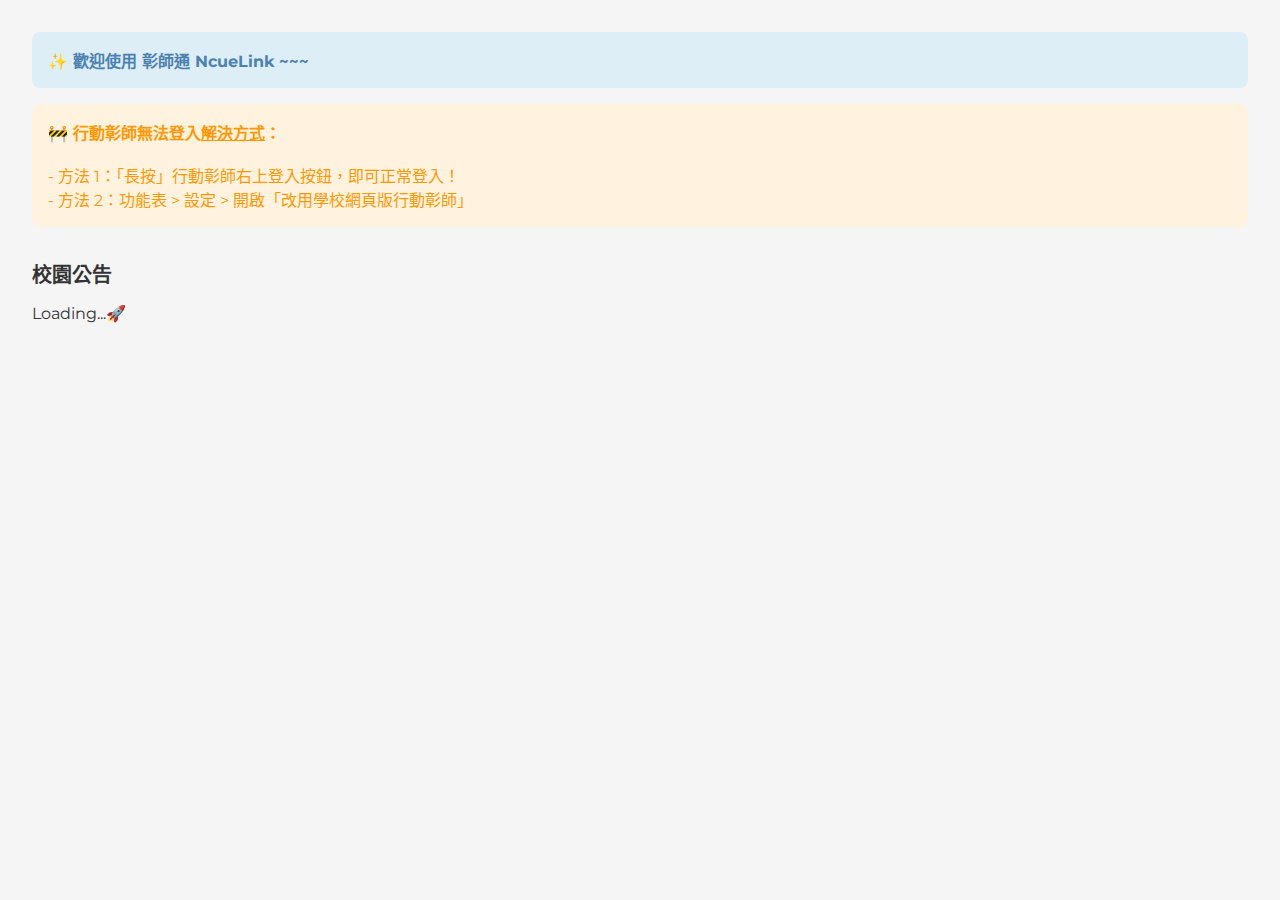
==== announcement.html @ 54b8cb1c "Add files via upload" ====
<!DOCTYPE html>
<html lang="zh-TW">
<head>
  <meta charset="UTF-8">
  <meta name="viewport" content="width=device-width, initial-scale=1.0">
  <title>校園公告 | 彰師通 NcueLink</title>
  <link rel="icon" type="image/x-icon" href="img/favicon.ico">
  <link rel="stylesheet" href="css/styles.css">
  <script src="https://code.jquery.com/jquery-3.6.0.min.js"></script>
</head>
<body>
  <!-- <header class="navbar">
    <h1>
      <a href="https://sites.google.com/view/ncuelink/"><img src="img/favicon.ico" alt="彰師通" width="25" height="25"> 彰師通 NcueLink</a>
      <span style="font-size:small;"><i>Express Panel 測試版</i></span>
    </h1>
    <nav>
      <ul class="nav-links">
        <li><a href="https://sites.google.com/view/ncuelink/">首頁</a></li>
        <li><a href="https://aps.ncue.edu.tw/ncueact/index.php" target="_blank">行動彰師</a></li>
        <li><a href="https://apkpure.com/tw/p/developer.angus.ncuelink" target="_blank">APP</a></li>
      </ul>
    </nav>
  </header> -->

  <main class="main-content">
    <section class="notifications">
      <!-- <h2>通知</h2> -->
      <div class="notification info">✨ 歡迎使用 彰師通 NcueLink ~~~</div>
      <div class="notification warning">🚧 行動彰師無法登入<a href="https://www.dcard.tw/f/ncue/p/240250433?cid=b27434e1-7452-4189-b731-bdf20ee0314a" target="_blank">解決方式</a>：
        <span style="font-weight: normal;"><br><br> - 方法 1：「長按」行動彰師右上登入按鈕，即可正常登入！<br> - 方法 2：功能表 > 設定 > 開啟「改用學校網頁版行動彰師」</div></span></div>
    </section>
    
    <section class="campus-news">
      <h2>校園公告</h2>
      <ul id="rss-feed" class="card-list">
        <li>Loading...🚀</li>
      </ul>
    </section>
  </main>

  <!-- <footer class="footer">
    <p>© 2021-2025&ensp;彰師通 NcueLink.&ensp;All Rights Reserved.</p>
  </footer> -->

  <script>
    function loadData(data) {
      const rssFeed = document.getElementById('rss-feed');
      rssFeed.innerHTML = ""; // Clear the loading message

      data.forEach(item => {
        const listItem = document.createElement("li");
        listItem.className = "card";

        const date = document.createElement("div");
        date.className = "date";
        date.textContent = item.Date;

        const content = document.createElement("div");
        content.className = "content";

        const anchor = document.createElement("a");
        anchor.href = item.URL;
        anchor.target = "_blank";
        anchor.textContent = item.Content;

        content.appendChild(anchor);
        listItem.appendChild(date);
        listItem.appendChild(content);
        rssFeed.appendChild(listItem);
      });
    }

    // Google App Script 網頁應用程式 URL
    var url = "https://script.google.com/macros/s/AKfycbx09VvhU52vKsGgVYUt9vHGrVG9h5EBFeCuXhEOzBrmMB1N4xquVVP1R4JJZP45dbSY/exec"+"?callback=loadData";

    jQuery.ajax({
      crossDomain: true,
      url: url,
      method: "GET",
      dataType: "jsonp"
    });
  </script>
</body>
</html>
---- css/styles.css ----
/* 基本設定 */
@import url('https://fonts.googleapis.com/css2?family=Montserrat:wght@400;700&display=swap');

body {
  margin: 0;
  font-family: 'Montserrat', Arial, sans-serif;
  background-color: #F5F5F5;
  color: #333;
}

/* 導航列樣式 */
.navbar {
  background-color: #125299;
  color: white;
  padding: 1rem;
  display: flex;
  justify-content: space-between;
  align-items: center;
}

.navbar a {
  text-decoration: none;
  color: white;
  /* font-weight: bold; */
}

.navbar a:hover {
  color: #79d2ff;
  /* font-weight: bold; */
}

.navbar h1 {
  font-size: 1.5rem;
  font-weight: normal;
  margin: 0;
}

.nav-links {
  list-style: none;
  display: flex;
  margin: 0;
  padding: 0;
}

.nav-links li {
  margin-left: 1rem;
}

.nav-links a {
  text-decoration: none;
  color: white;
  /* font-weight: bold; */
}

.nav-links a:hover {
  text-decoration: underline;
}

/* 主要內容區域樣式 */
.main-content {
  padding: 2rem;
}

.quick-links {
  margin-bottom: 2rem;
}

.quick-links h2 {
  font-size: 1.25rem;
  margin-bottom: 1rem;
}

.links-grid {
  display: grid;
  grid-template-columns: repeat(auto-fit, minmax(150px, 1fr));
  gap: 1rem;
}

.link-card {
  background-color: white;
  border: 1px solid #ddd;
  padding: 1rem;
  text-align: center;
  border-radius: 8px;
  text-decoration: none;
  color: #005BAC;
  font-weight: bold;
  transition: box-shadow 0.3s ease;
}

.link-card:hover {
  box-shadow: 0 4px 8px rgba(0, 0, 0, 0.2);
}

/* 通知區域樣式 */
.notifications {
  margin-bottom: 2rem;
}

.notifications h2 {
  font-size: 1.25rem;
  margin-bottom: 1rem;
}

.notification {
  padding: 1rem;
  margin-bottom: 1rem;
  border-radius: 8px;
  font-weight: bold;
}

.notification.info {
  background-color: #ddeef7;
  color: #4c82af;
}
  .notification.info a {
    color: #4c82af;
    text-decoration: underline;
  }

.notification.success {
  background-color: #E8F5E9;
  color: #4CAF50;
}

  .notification.success a {
    color: #4CAF50;
    text-decoration: underline;
  }

.notification.warning {
  background-color: #FFF3E0;
  color: #FF9800;
}
  .notification.warning a {
    color: #FF9800;
    text-decoration: underline;
  }

/* 校園公告樣式 */
.campus-news {
  margin-bottom: 2rem;
}

.campus-news h2 {
  font-size: 1.25rem;
  margin-bottom: 1rem;
}

.card-list {
  display: grid;
  grid-template-columns: repeat(auto-fit, minmax(300px, 1fr));
  gap: 1rem;
  padding: 0;
  list-style: none;
}

.card {
  background: #f9f9f9;
  border: 1px solid #ddd;
  border-radius: 8px;
  box-shadow: 0 2px 4px rgba(0, 0, 0, 0.1);
  padding: 1rem;
  transition: transform 0.2s;
}

.card:hover {
  transform: translateY(-4px);
}

.card a {
  text-decoration: none;
  color: #333;
}

.card a:hover {
  text-decoration: underline;
}

.card .date {
  font-size: 0.9rem;
  color: #888;
  margin-bottom: 0.5rem;
}

.card .content {
  font-size: 1rem;
}


/* 頁尾樣式 */
.footer {
  background-color: #125299;
  color: white;
  text-align: center;
  padding: 1rem;
  margin-top: 2rem;
}
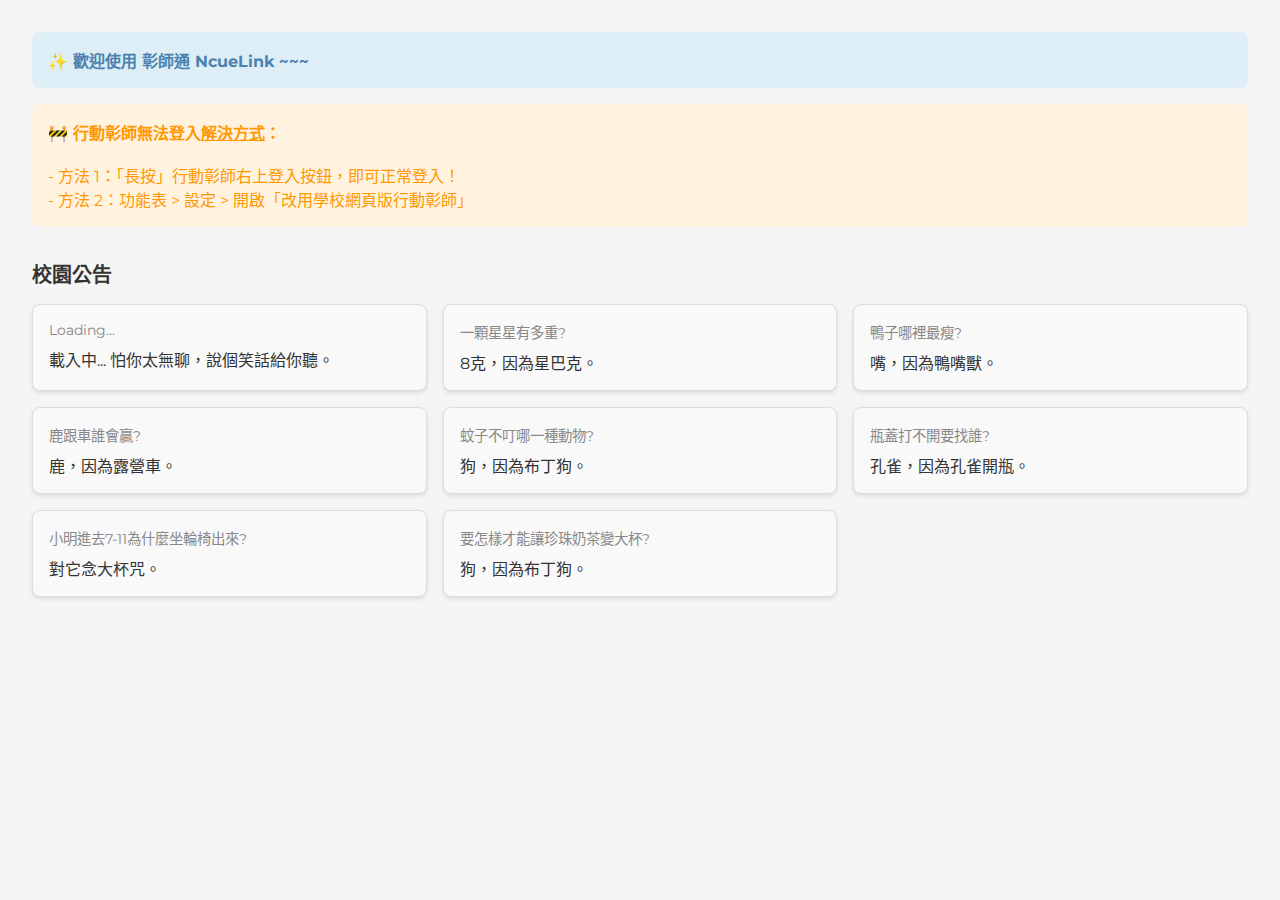
==== commit b7e0b07b: "Add files via upload" ====
--- a/announcement.html
+++ b/announcement.html
@@ -34,7 +34,15 @@
     <section class="campus-news">
       <h2>校園公告</h2>
       <ul id="rss-feed" class="card-list">
-        <li>Loading...🚀</li>
+        <!-- <li>Loading...🚀</li> -->
+        <li class="card"><div class="date">Loading...</div><div class="content">載入中... 怕你太無聊，說個笑話給你聽。</div></li>
+        <li class="card"><div class="date">一顆星星有多重?</div><div class="content">8克，因為星巴克。</div></li>
+        <li class="card"><div class="date">鴨子哪裡最瘦?</div><div class="content">嘴，因為鴨嘴獸。</div></li>
+        <li class="card"><div class="date">鹿跟車誰會贏?</div><div class="content">鹿，因為露營車。</div></li>        
+        <li class="card"><div class="date">蚊子不叮哪一種動物?</div><div class="content">狗，因為布丁狗。</div></li>
+        <li class="card"><div class="date">瓶蓋打不開要找誰?</div><div class="content">孔雀，因為孔雀開瓶。</div></li>
+        <li class="card"><div class="date">小明進去7-11為什麼坐輪椅出來?</div><div class="content">對它念大杯咒。</div></li>
+        <li class="card"><div class="date">要怎樣才能讓珍珠奶茶變大杯?</div><div class="content">狗，因為布丁狗。</div></li>
       </ul>
     </section>
   </main>
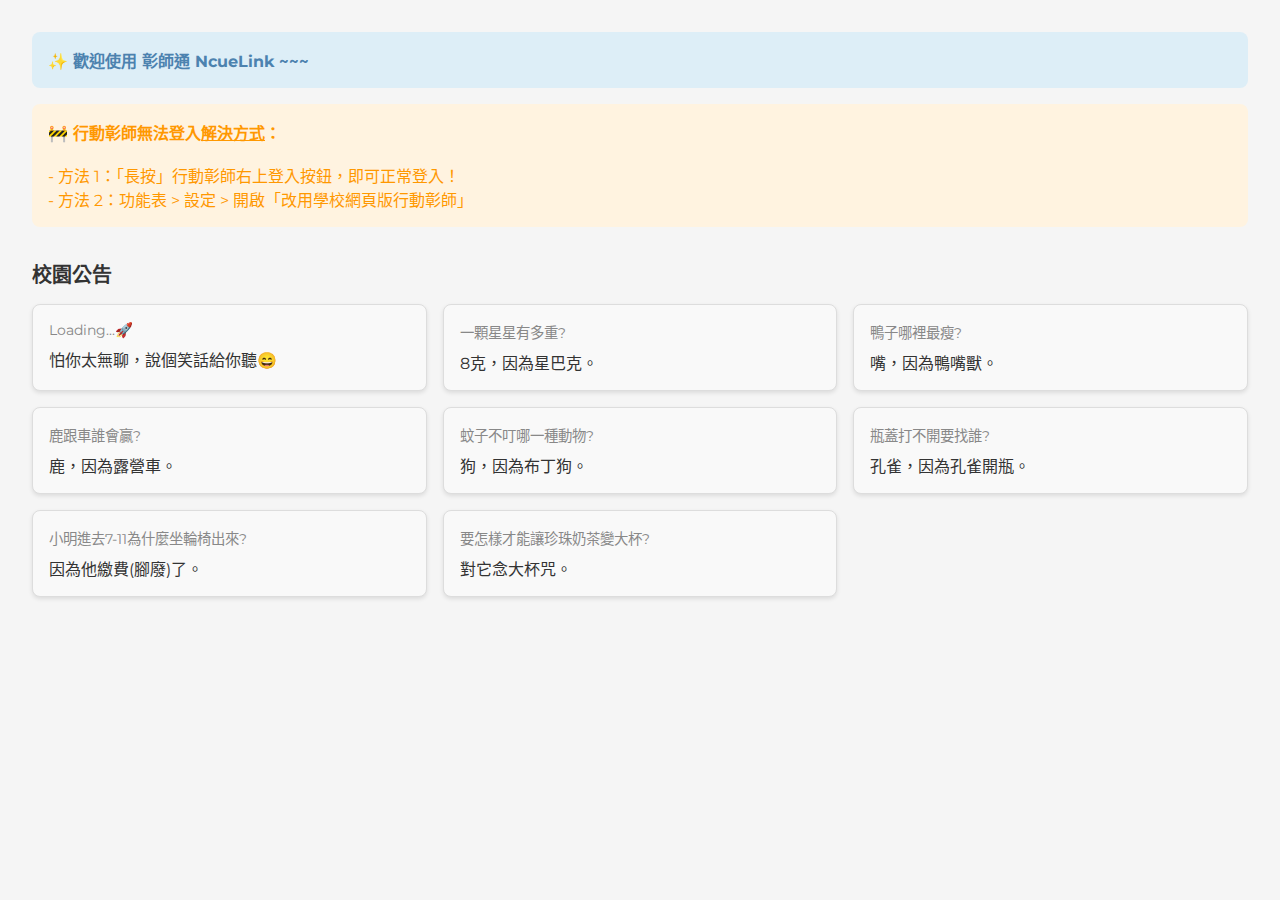
==== commit dc4e4a40: "Add files via upload" ====
--- a/announcement.html
+++ b/announcement.html
@@ -35,14 +35,14 @@
       <h2>校園公告</h2>
       <ul id="rss-feed" class="card-list">
         <!-- <li>Loading...🚀</li> -->
-        <li class="card"><div class="date">Loading...</div><div class="content">載入中... 怕你太無聊，說個笑話給你聽。</div></li>
+        <li class="card"><div class="date">Loading...🚀</div><div class="content">怕你太無聊，說個笑話給你聽😄</div></li>
         <li class="card"><div class="date">一顆星星有多重?</div><div class="content">8克，因為星巴克。</div></li>
         <li class="card"><div class="date">鴨子哪裡最瘦?</div><div class="content">嘴，因為鴨嘴獸。</div></li>
         <li class="card"><div class="date">鹿跟車誰會贏?</div><div class="content">鹿，因為露營車。</div></li>        
         <li class="card"><div class="date">蚊子不叮哪一種動物?</div><div class="content">狗，因為布丁狗。</div></li>
         <li class="card"><div class="date">瓶蓋打不開要找誰?</div><div class="content">孔雀，因為孔雀開瓶。</div></li>
-        <li class="card"><div class="date">小明進去7-11為什麼坐輪椅出來?</div><div class="content">對它念大杯咒。</div></li>
-        <li class="card"><div class="date">要怎樣才能讓珍珠奶茶變大杯?</div><div class="content">狗，因為布丁狗。</div></li>
+        <li class="card"><div class="date">小明進去7-11為什麼坐輪椅出來?</div><div class="content">因為他繳費(腳廢)了。</div></li>
+        <li class="card"><div class="date">要怎樣才能讓珍珠奶茶變大杯?</div><div class="content">對它念大杯咒。</div></li>
       </ul>
     </section>
   </main>
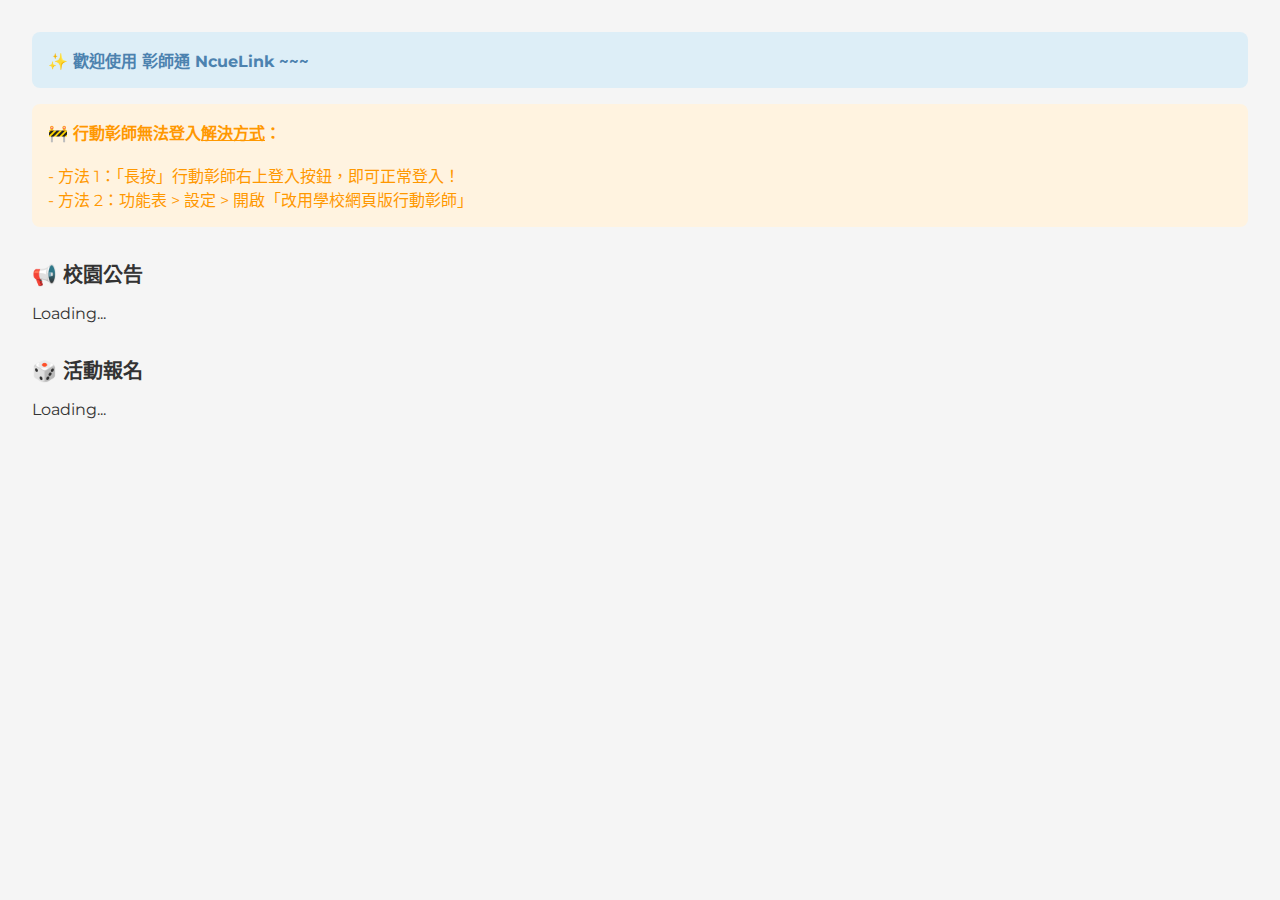
==== commit ab18c461: "Add files via upload" ====
--- a/announcement.html
+++ b/announcement.html
@@ -32,17 +32,16 @@
     </section>
     
     <section class="campus-news">
-      <h2>校園公告</h2>
+      <h2>📢 校園公告</h2>
       <ul id="rss-feed" class="card-list">
-        <!-- <li>Loading...🚀</li> -->
-        <li class="card"><div class="date">Loading...🚀</div><div class="content">怕你太無聊，說個笑話給你聽😄</div></li>
-        <li class="card"><div class="date">一顆星星有多重?</div><div class="content">8克，因為星巴克。</div></li>
-        <li class="card"><div class="date">鴨子哪裡最瘦?</div><div class="content">嘴，因為鴨嘴獸。</div></li>
-        <li class="card"><div class="date">鹿跟車誰會贏?</div><div class="content">鹿，因為露營車。</div></li>        
-        <li class="card"><div class="date">蚊子不叮哪一種動物?</div><div class="content">狗，因為布丁狗。</div></li>
-        <li class="card"><div class="date">瓶蓋打不開要找誰?</div><div class="content">孔雀，因為孔雀開瓶。</div></li>
-        <li class="card"><div class="date">小明進去7-11為什麼坐輪椅出來?</div><div class="content">因為他繳費(腳廢)了。</div></li>
-        <li class="card"><div class="date">要怎樣才能讓珍珠奶茶變大杯?</div><div class="content">對它念大杯咒。</div></li>
+        <li>Loading...</li>
+      </ul>
+    </section>
+
+    <section class="campus-news">
+      <h2>🎲 活動報名</h2>
+      <ul id="campaign-feed" class="card-list">
+        <li>Loading...</li>
       </ul>
     </section>
   </main>
@@ -89,5 +88,89 @@
       dataType: "jsonp"
     });
   </script>
+
+  <script>
+    function loadData(data) {
+      const rssFeed = document.getElementById('rss-feed');
+      rssFeed.innerHTML = ""; // Clear the loading message
+
+      data.forEach(item => {
+        const listItem = document.createElement("li");
+        listItem.className = "card";
+
+        const date = document.createElement("div");
+        date.className = "date";
+        date.textContent = item.Date;
+
+        const content = document.createElement("div");
+        content.className = "content";
+
+        const anchor = document.createElement("a");
+        anchor.href = item.URL;
+        anchor.target = "_blank";
+        anchor.textContent = item.Content;
+
+        content.appendChild(anchor);
+        listItem.appendChild(date);
+        listItem.appendChild(content);
+        rssFeed.appendChild(listItem);
+      });
+    }
+
+    // Google App Script 網頁應用程式 URL
+    var url = "https://script.google.com/macros/s/AKfycbx09VvhU52vKsGgVYUt9vHGrVG9h5EBFeCuXhEOzBrmMB1N4xquVVP1R4JJZP45dbSY/exec"+"?callback=loadData";
+
+    jQuery.ajax({
+      crossDomain: true,
+      url: url,
+      method: "GET",
+      dataType: "jsonp"
+    });
+  </script>
+
+  <script>
+    function loadData2(data) {
+      const rssFeed = document.getElementById('campaign-feed');
+      rssFeed.innerHTML = ""; // Clear the loading message
+
+      data.forEach(item => {
+        const listItem = document.createElement("li");
+        listItem.className = "card";
+
+        const date = document.createElement("div");
+        date.className = "date";
+        date.textContent = item.活動日期;
+
+        const content = document.createElement("div");
+        content.className = "content";
+
+        const anchor = document.createElement("a");
+        anchor.href = item.URL;
+        anchor.target = "_blank";
+        anchor.textContent = item.活動名稱;
+
+        const status = document.createElement("div");
+        status.className = "date";
+        status.textContent = item.狀態;
+
+        content.appendChild(anchor);
+        listItem.appendChild(date);
+        listItem.appendChild(status);
+        listItem.appendChild(content);
+        
+        rssFeed.appendChild(listItem);
+      });
+    }
+
+    // Google App Script 網頁應用程式 URL
+    var url = "https://script.google.com/macros/s/AKfycbwRMFQ8PqBcXgwM_WPlB9bAH0nVBc_26Y_Lu6X8sOny/dev"+"?callback=loadData2";
+
+    jQuery.ajax({
+      crossDomain: true,
+      url: url,
+      method: "GET",
+      dataType: "jsonp"
+    });
+  </script>
 </body>
 </html>
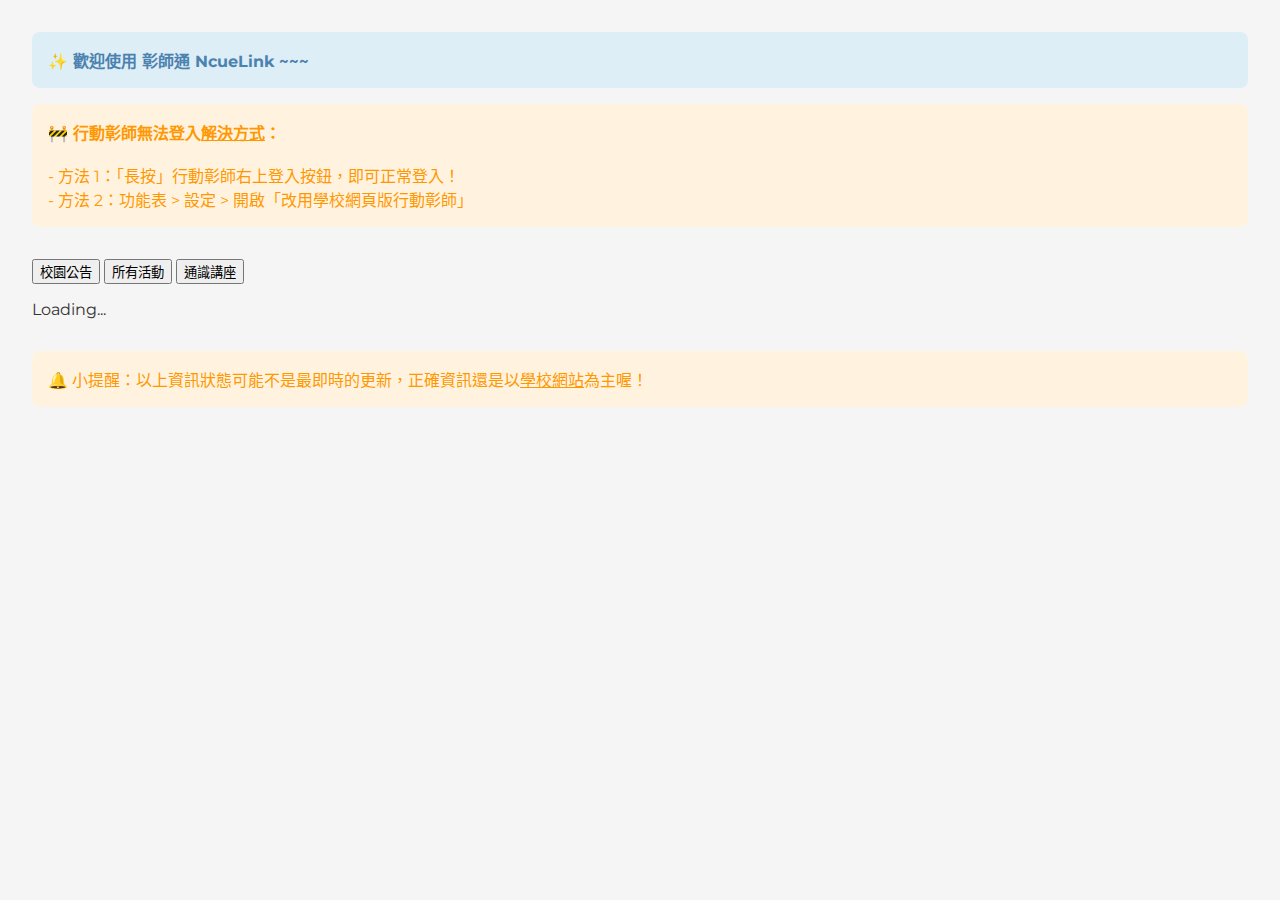
==== commit f1e2f317: "Add files via upload" ====
--- a/announcement.html
+++ b/announcement.html
@@ -32,18 +32,24 @@
     </section>
     
     <section class="campus-news">
-      <h2>📢 校園公告</h2>
+      <!-- <h2>📢 校園公告／活動報名</h2> -->
+      <div class="news-buttons">
+        <button class="news-tab active" onclick="loadCampusNews()">校園公告</button>
+        <button class="news-tab" onclick="loadAllActivities()">所有活動</button>
+        <button class="news-tab" onclick="loadGeneralLectures()">通識講座</button>
+      </div>
       <ul id="rss-feed" class="card-list">
         <li>Loading...</li>
       </ul>
     </section>
 
-    <section class="campus-news">
-      <h2>🎲 活動報名</h2>
-      <ul id="campaign-feed" class="card-list">
-        <li>Loading...</li>
-      </ul>
+    <section class="notifications">
+      <!-- <h2>通知</h2> -->
+      <div class="notification warning" style="font-weight: normal;">
+        🔔 小提醒：以上資訊狀態可能不是最即時的更新，正確資訊還是以<a href="https://aps.ncue.edu.tw/sign_up/index.php" target="_blank">學校網站</a>為主喔！
+      </div>
     </section>
+
   </main>
 
   <!-- <footer class="footer">
@@ -51,9 +57,25 @@
   </footer> -->
 
   <script>
-    function loadData(data) {
+    function updateActiveTab(selectedButton) {
+      document.querySelectorAll('.news-tab').forEach(button => {
+        button.classList.remove('active');
+      });
+      selectedButton.classList.add('active');
+    }
+
+    function loadRSSFeed(url) {
+      jQuery.ajax({
+        crossDomain: true,
+        url: url,
+        method: "GET",
+        dataType: "jsonp"
+      });
+    }
+
+    function loadData1(data) {
       const rssFeed = document.getElementById('rss-feed');
-      rssFeed.innerHTML = ""; // Clear the loading message
+      rssFeed.innerHTML = ""; // 清除現有內容
 
       data.forEach(item => {
         const listItem = document.createElement("li");
@@ -78,59 +100,8 @@
       });
     }
 
-    // Google App Script 網頁應用程式 URL
-    var url = "https://script.google.com/macros/s/AKfycbx09VvhU52vKsGgVYUt9vHGrVG9h5EBFeCuXhEOzBrmMB1N4xquVVP1R4JJZP45dbSY/exec"+"?callback=loadData";
-
-    jQuery.ajax({
-      crossDomain: true,
-      url: url,
-      method: "GET",
-      dataType: "jsonp"
-    });
-  </script>
-
-  <script>
-    function loadData(data) {
+    function loadData2(data) {
       const rssFeed = document.getElementById('rss-feed');
-      rssFeed.innerHTML = ""; // Clear the loading message
-
-      data.forEach(item => {
-        const listItem = document.createElement("li");
-        listItem.className = "card";
-
-        const date = document.createElement("div");
-        date.className = "date";
-        date.textContent = item.Date;
-
-        const content = document.createElement("div");
-        content.className = "content";
-
-        const anchor = document.createElement("a");
-        anchor.href = item.URL;
-        anchor.target = "_blank";
-        anchor.textContent = item.Content;
-
-        content.appendChild(anchor);
-        listItem.appendChild(date);
-        listItem.appendChild(content);
-        rssFeed.appendChild(listItem);
-      });
-    }
-
-    // Google App Script 網頁應用程式 URL
-    var url = "https://script.google.com/macros/s/AKfycbx09VvhU52vKsGgVYUt9vHGrVG9h5EBFeCuXhEOzBrmMB1N4xquVVP1R4JJZP45dbSY/exec"+"?callback=loadData";
-
-    jQuery.ajax({
-      crossDomain: true,
-      url: url,
-      method: "GET",
-      dataType: "jsonp"
-    });
-  </script>
-
-  <script>
-    function loadData2(data) {
-      const rssFeed = document.getElementById('campaign-feed');
       rssFeed.innerHTML = ""; // Clear the loading message
 
       data.forEach(item => {
@@ -154,23 +125,36 @@
         status.textContent = item.狀態;
 
         content.appendChild(anchor);
-        listItem.appendChild(date);
         listItem.appendChild(status);
         listItem.appendChild(content);
-        
+        listItem.appendChild(date);
+
         rssFeed.appendChild(listItem);
       });
     }
 
-    // Google App Script 網頁應用程式 URL
-    var url = "https://script.google.com/macros/s/AKfycbwRMFQ8PqBcXgwM_WPlB9bAH0nVBc_26Y_Lu6X8sOny/dev"+"?callback=loadData2";
+    function loadCampusNews() {
+      const rssFeed = document.getElementById('rss-feed');
+      rssFeed.innerHTML = "<li>Loading...</li>"; // Clear the loading message
+      updateActiveTab(document.querySelector('.news-tab:nth-child(1)'));
+      loadRSSFeed("https://script.google.com/macros/s/AKfycbx09VvhU52vKsGgVYUt9vHGrVG9h5EBFeCuXhEOzBrmMB1N4xquVVP1R4JJZP45dbSY/exec?callback=loadData1");
+    }
 
-    jQuery.ajax({
-      crossDomain: true,
-      url: url,
-      method: "GET",
-      dataType: "jsonp"
-    });
+    function loadAllActivities() {
+      const rssFeed = document.getElementById('rss-feed');
+      rssFeed.innerHTML = "<li>Loading...</li>"; // Clear the loading message
+      updateActiveTab(document.querySelector('.news-tab:nth-child(2)'));
+      loadRSSFeed("https://script.google.com/macros/s/AKfycbzgP6WUGCnUeAQtePUhcOOx4kjlM69gS60HmqhXijGU9tma1p72N42-5TZh5zsy8c5TCA/exec?callback=loadData2&mode=所有活動"); // 替換為所有活動的 JSONP 來源
+    }
+
+    function loadGeneralLectures() {
+      const rssFeed = document.getElementById('rss-feed');
+      rssFeed.innerHTML = "<li>Loading...</li>"; // Clear the loading message
+      updateActiveTab(document.querySelector('.news-tab:nth-child(3)'));
+      loadRSSFeed("https://script.google.com/macros/s/AKfycbzgP6WUGCnUeAQtePUhcOOx4kjlM69gS60HmqhXijGU9tma1p72N42-5TZh5zsy8c5TCA/exec?callback=loadData2&mode=通識講座"); // 替換為通識講座的 JSONP 來源
+    }
+
+    loadCampusNews(); // 預設載入校園公告
   </script>
 </body>
 </html>
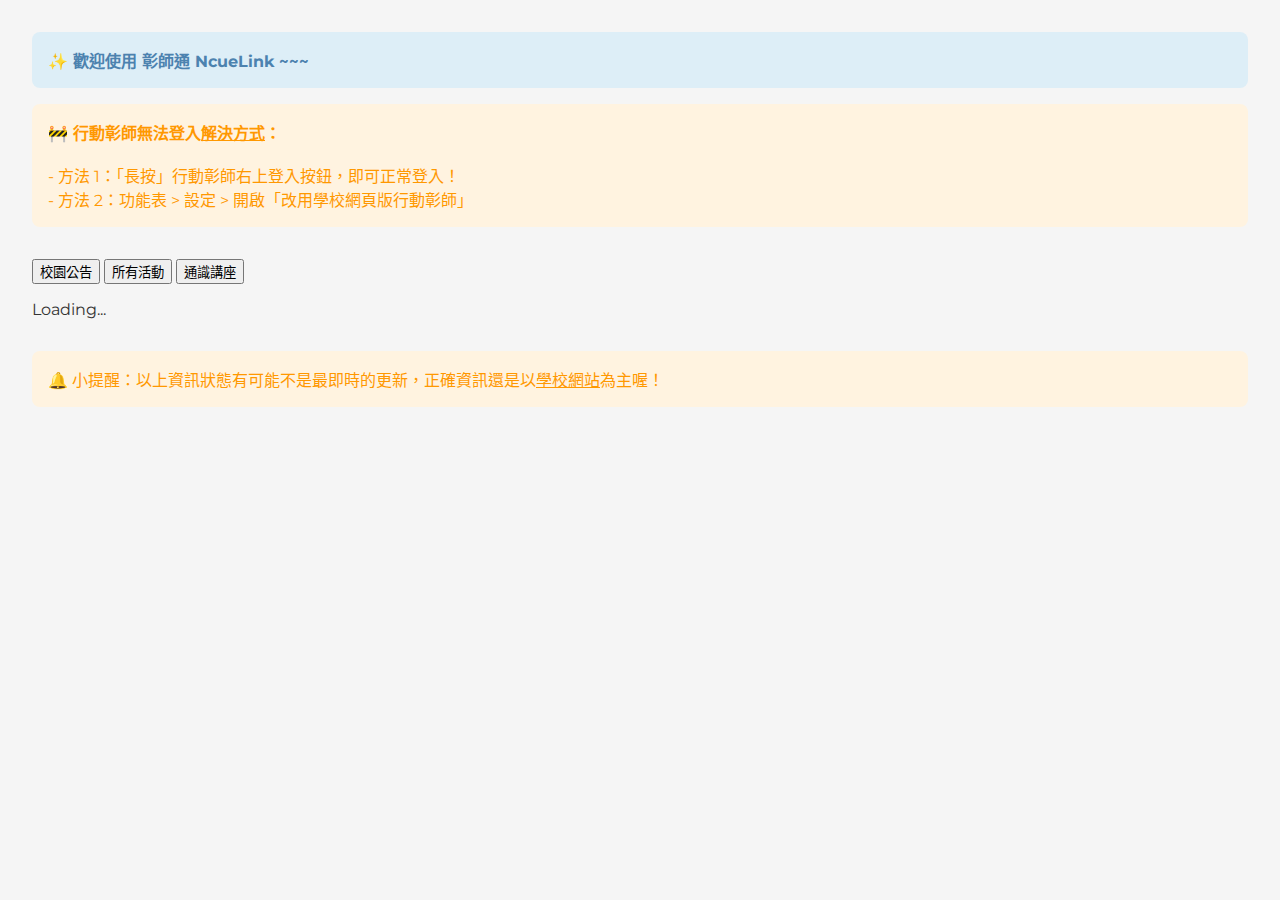
==== commit 71ee2e56: "Add files via upload" ====
--- a/announcement.html
+++ b/announcement.html
@@ -33,7 +33,7 @@
     
     <section class="campus-news">
       <!-- <h2>📢 校園公告／活動報名</h2> -->
-      <div class="news-buttons">
+      <div class="news-tab-container">
         <button class="news-tab active" onclick="loadCampusNews()">校園公告</button>
         <button class="news-tab" onclick="loadAllActivities()">所有活動</button>
         <button class="news-tab" onclick="loadGeneralLectures()">通識講座</button>
@@ -46,7 +46,7 @@
     <section class="notifications">
       <!-- <h2>通知</h2> -->
       <div class="notification warning" style="font-weight: normal;">
-        🔔 小提醒：以上資訊狀態可能不是最即時的更新，正確資訊還是以<a href="https://aps.ncue.edu.tw/sign_up/index.php" target="_blank">學校網站</a>為主喔！
+        🔔 小提醒：以上資訊狀態有可能不是最即時的更新，正確資訊還是以<a href="https://aps.ncue.edu.tw/sign_up/index.php" target="_blank">學校網站</a>為主喔！
       </div>
     </section>
 
